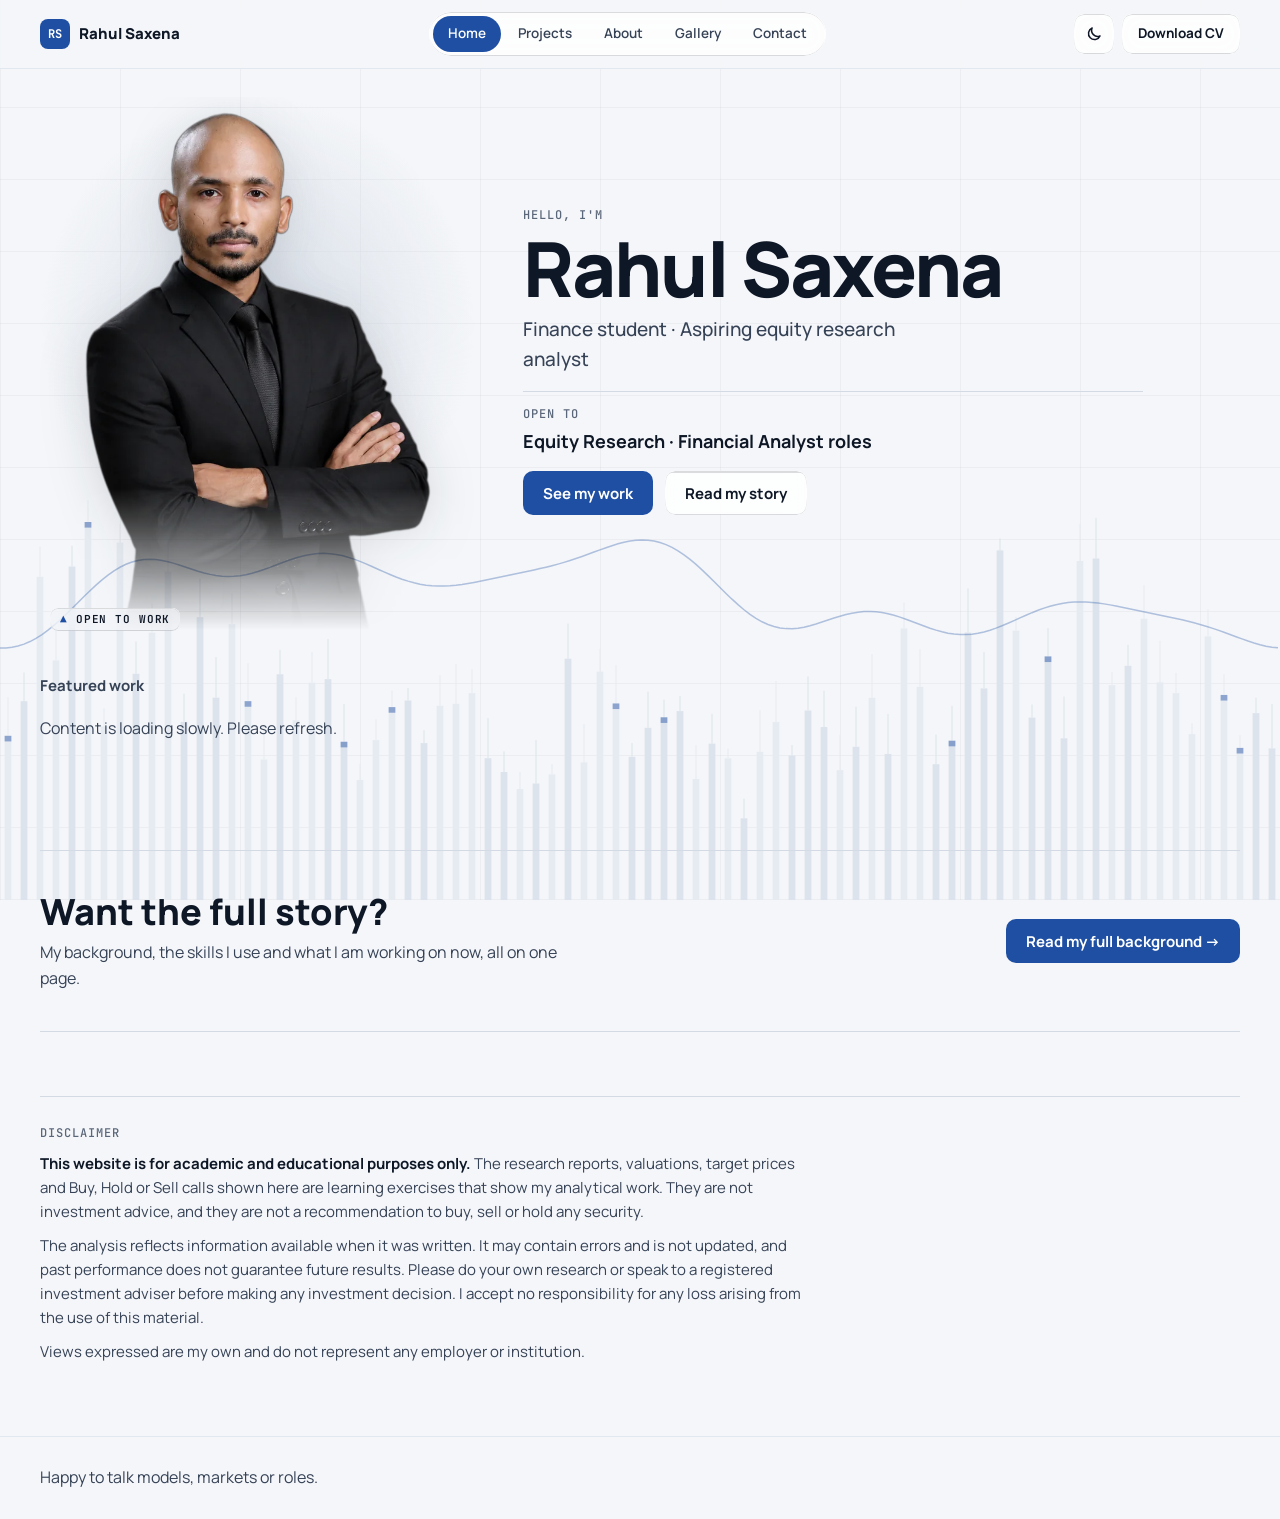
==== index.html @ 5b40fa03 "v1 The first version contains the first version of the portfolio." ====
<!doctype html>
<html lang="en">
<head>
<meta charset="utf-8">
<meta name="viewport" content="width=device-width, initial-scale=1, viewport-fit=cover">
<title>Rahul Saxena · Equity Research Portfolio</title>
<meta name="description" content="Rahul Saxena, finance student aiming for equity research and financial analyst roles. Research calls, models, dashboards and articles.">
<meta property="og:type" content="website">
<meta property="og:title" content="Rahul Saxena · Equity Research Portfolio">
<meta property="og:description" content="Research calls, models, dashboards and articles by Rahul Saxena, finance student.">
<script>/* apply the saved light/dark choice before the page draws */try{var t=localStorage.getItem("theme");if(t==="light"||t==="dark")document.documentElement.setAttribute("data-site-theme",t)}catch(e){}</script>
<link rel="icon" href="data:image/svg+xml,%3Csvg xmlns='http://www.w3.org/2000/svg' viewBox='0 0 32 32'%3E%3Crect width='32' height='32' rx='7' fill='%231E4FA3'/%3E%3Ctext x='16' y='21' font-family='monospace' font-size='13' font-weight='700' text-anchor='middle' fill='%23FFFFFF'%3ERS%3C/text%3E%3C/svg%3E">
<link rel="preconnect" href="https://fonts.googleapis.com">
<link rel="preconnect" href="https://fonts.gstatic.com" crossorigin>
<link rel="stylesheet" href="https://fonts.googleapis.com/css2?family=JetBrains+Mono:wght@400;500;600&family=Manrope:wght@400;500;600;700;800&display=swap">
<link rel="stylesheet" href="css/styles.css">
</head>
<body>
<canvas id="bg-canvas" aria-hidden="true"></canvas>

<main id="main" class="page" tabindex="-1">
  <section class="wrap hero" aria-labelledby="hero-name">
    <div class="identity">
      <div class="id-top">
        <figure class="portrait">
          <svg id="portrait-silhouette" viewBox="0 0 240 300" role="img" aria-label="Photo placeholder">
            <rect width="240" height="300" style="fill:var(--surface)"/>
            <circle cx="120" cy="118" r="46" style="fill:var(--border)"/>
            <path d="M34 300c4-64 40-102 86-102s82 38 86 102z" style="fill:var(--border)"/>
          </svg>
          <figcaption class="badge glass"><span aria-hidden="true">▲</span> OPEN TO WORK</figcaption>
        </figure>
        <div>
          <p class="label">Hello, I'm</p>
          <!-- The name types itself out (same effect as the About greeting); screen readers get it in one go -->
          <h1 id="hero-name" class="name">
            <span id="name-sr" class="sr-only">Rahul Saxena</span>
            <span class="type-box" aria-hidden="true">
              <span id="name-ghost" class="type-ghost">Rahul Saxena</span>
              <span class="type-live"><span id="name-text"></span><span id="name-cursor" class="type-cursor"></span></span>
            </span>
          </h1>
          <p id="tagline" class="tagline">Finance student · Aspiring equity research analyst</p>
        </div>
      </div>
      <div class="panel open-to">
        <p class="label">Open to</p>
        <p id="open-to">Equity Research · Financial Analyst roles</p>
      </div>
      <div class="btn-row">
        <a class="btn btn-gold" href="projects.html">See my work</a>
        <a class="btn btn-glass glass" href="about.html">Read my story</a>
      </div>
      <dl id="hero-stats" class="stats" hidden></dl>
    </div>

    <div class="featured">
      <h2>Featured work</h2>
      <div id="featured-list" class="featured-list"></div>
    </div>
  </section>

  <section id="ticker" class="wrap" aria-label="My research calls" hidden>
    <div class="ticker glass">
      <p class="label">My research calls</p>
      <div class="ticker-view"><div class="ticker-track"></div></div>
      <button class="ticker-toggle" type="button" aria-label="Pause research calls ticker">Pause</button>
    </div>
  </section>

  <section id="latest" class="wrap section" aria-labelledby="latest-title" hidden>
    <div class="section-head">
      <h2 id="latest-title">Latest work</h2>
      <a class="text-link" href="projects.html">All projects →</a>
    </div>
    <div id="latest-list" class="grid-3"></div>
  </section>

  <!-- One section per kind of work (Research, Models, Dashboards, Articles, Other), filled by js/home.js -->
  <div id="by-type"></div>

  <section class="wrap section" aria-labelledby="teaser-title">
    <div class="teaser glass reveal">
      <div>
        <h2 id="teaser-title">Want the full story?</h2>
        <p>My background, the skills I use and what I am working on now, all on one page.</p>
      </div>
      <a class="btn btn-gold" href="about.html">Read my full background →</a>
    </div>
  </section>

  <!-- Disclaimer: the last section before the footer -->
  <section class="wrap section" aria-labelledby="disclaimer-h">
    <div class="panel disclaimer-box">
      <h2 id="disclaimer-h" class="label">Disclaimer</h2>
      <p><strong>This website is for academic and educational purposes only.</strong> The research reports, valuations, target prices and Buy, Hold or Sell calls shown here are learning exercises that show my analytical work. They are not investment advice, and they are not a recommendation to buy, sell or hold any security.</p>
      <p>The analysis reflects information available when it was written. It may contain errors and is not updated, and past performance does not guarantee future results. Please do your own research or speak to a registered investment adviser before making any investment decision. I accept no responsibility for any loss arising from the use of this material.</p>
      <p>Views expressed are my own and do not represent any employer or institution.</p>
    </div>
  </section>
</main>

<script src="js/config.js"></script>
<script src="data/sample-data.js"></script>
<script src="js/sheet.js"></script>
<script src="js/ui.js"></script>
<script src="js/background.js"></script>
<script src="js/home.js"></script>
</body>
</html>
---- css/styles.css ----
/* ==========================================================
   THEME — change colours, fonts and corner radii here.
   Layout: one 1200px column; header, hero (identity | featured work),
   research ticker, latest work, about teaser, footer.
   ========================================================== */
:root {
  /* Dark theme "Ink and Steel" (the default) */
  --page: #0B111C;          /* page background */
  --surface: #121A28;       /* panels and cards */
  --border: #253247;
  --divider: #1A2333;
  --text: #E6EBF2;
  --text-2: #B6C0D0;        /* secondary text */
  --muted: #8D99AD;         /* labels, hints */
  --accent: #7EA8E6;        /* steel blue: buttons, links, highlights */
  --accent-hover: #9DBDEE;
  --on-accent: #0B111C;     /* text on accent buttons */
  /* market calls only */
  --buy: #4FE3A0;
  --hold: #F2C25B;
  --sell: #FF8A8A;
  /* see-through "glass" and hover tints */
  --glass-bg: rgba(255, 255, 255, 0.045);
  --glass-hi: rgba(255, 255, 255, 0.10);
  --glass-ring: rgba(255, 255, 255, 0.30);
  --glass-ring-soft: var(--hover-strong);
  --hover: var(--hover);
  --hover-strong: rgba(255, 255, 255, 0.10);
  /* glow around your cut-out photo */
  --photo-filter: drop-shadow(0 0 1px color-mix(in srgb, var(--accent) 35%, transparent)) drop-shadow(0 0 22px color-mix(in srgb, var(--accent) 12%, transparent));
  /* Home page candlestick background */
  --sc-backdrop: blur(28px) brightness(.55); /* blurred photo behind the slideshow */
  --candle-a: #121B2A;
  --candle-b: #172234;

  --font: 'Manrope', system-ui, -apple-system, 'Segoe UI', Roboto, sans-serif;
  --mono: 'JetBrains Mono', ui-monospace, 'SFMono-Regular', Menlo, Consolas, monospace;

  --r-btn: 10px;
  --r-card: 16px;
  --r-panel: 28px;
  --max: 1200px;
  --header-h: 70px; /* height of the pinned header bar */
  --gutter: 40px;
  color-scheme: dark;
}

/* Light theme "Paper". Used when the visitor picks light with the header button,
   or when their device is set to light and they have not picked. (Same values twice.) */
:root[data-site-theme="light"] {
  --page: #F4F6F9; --surface: #FFFFFF; --border: #D3DAE4; --divider: #E3E8EF;
  --text: #0E1726; --text-2: #364256; --muted: #5A6679;
  --accent: #1E4FA3; --accent-hover: #173F84; --on-accent: #FFFFFF;
  --buy: #0B7A47; --hold: #8A5A00; --sell: #B42318;
  --glass-bg: rgba(255, 255, 255, 0.82); --glass-hi: rgba(255, 255, 255, 0.9);
  --glass-ring: rgba(14, 23, 38, 0.16); --glass-ring-soft: rgba(14, 23, 38, 0.08);
  --hover: rgba(14, 23, 38, 0.05); --hover-strong: rgba(14, 23, 38, 0.07);
  --candle-a: #E6EBF2; --candle-b: #DCE3EC; --sc-backdrop: blur(28px) brightness(1.15) saturate(.85); --photo-filter: drop-shadow(0 10px 24px rgba(14, 23, 38, 0.14));
  color-scheme: light;
}
@media (prefers-color-scheme: light) {
  :root:not([data-site-theme="dark"]) {
    --page: #F4F6F9; --surface: #FFFFFF; --border: #D3DAE4; --divider: #E3E8EF;
    --text: #0E1726; --text-2: #364256; --muted: #5A6679;
    --accent: #1E4FA3; --accent-hover: #173F84; --on-accent: #FFFFFF;
    --buy: #0B7A47; --hold: #8A5A00; --sell: #B42318;
    --glass-bg: rgba(255, 255, 255, 0.82); --glass-hi: rgba(255, 255, 255, 0.9);
    --glass-ring: rgba(14, 23, 38, 0.16); --glass-ring-soft: rgba(14, 23, 38, 0.08);
    --hover: rgba(14, 23, 38, 0.05); --hover-strong: rgba(14, 23, 38, 0.07);
    --candle-a: #E6EBF2; --candle-b: #DCE3EC; --sc-backdrop: blur(28px) brightness(1.15) saturate(.85); --photo-filter: drop-shadow(0 10px 24px rgba(14, 23, 38, 0.14));
    color-scheme: light;
  }
}
@media (max-width: 640px) { :root { --gutter: 16px; } }

/* ---------- reset & base ---------- */
*, *::before, *::after { box-sizing: border-box; }
html { -webkit-text-size-adjust: 100%; }
body {
  margin: 0; background: var(--page); color: var(--text);
  font: 400 16px/1.6 var(--font); overflow-x: hidden;
}
img { max-width: 100%; display: block; }
a { color: inherit; }
h1, h2, h3 { margin: 0; line-height: 1.15; text-wrap: balance; }
p { margin: 0; }
ul { margin: 0; padding: 0; list-style: none; }
[hidden] { display: none !important; }

:focus-visible { outline: 2px solid var(--accent); outline-offset: 3px; border-radius: 6px; }

.skip {
  position: absolute; left: 16px; top: -60px; z-index: 50;
  background: var(--accent); color: var(--on-accent); padding: 10px 16px;
  border-radius: var(--r-btn); font-weight: 700; text-decoration: none;
}
.skip:focus { top: 12px; }

.wrap {
  max-width: calc(var(--max) + 2 * var(--gutter)); margin: 0 auto;
  padding-left: max(var(--gutter), env(safe-area-inset-left, 0px));
  padding-right: max(var(--gutter), env(safe-area-inset-right, 0px));
}
.page { position: relative; z-index: 1; }

.label {
  font: 500 12px/1.4 var(--mono); text-transform: uppercase;
  letter-spacing: 0.08em; color: var(--muted);
}
.placeholder { color: var(--muted); }

/* ---------- liquid glass (nav, buttons, cards only) ---------- */
.glass {
  background: var(--glass-bg);
  backdrop-filter: blur(10px); -webkit-backdrop-filter: blur(10px);
  box-shadow: inset 0 1px 1px var(--glass-hi);
  position: relative; overflow: hidden;
}
.glass::before {
  content: ''; position: absolute; inset: 0; border-radius: inherit; padding: 1.2px; pointer-events: none;
  background: linear-gradient(180deg, var(--glass-ring) 0%, var(--glass-ring-soft) 20%, transparent 40%, transparent 60%, var(--glass-ring-soft) 80%, var(--glass-ring) 100%);
  -webkit-mask: linear-gradient(#fff 0 0) content-box, linear-gradient(#fff 0 0);
  -webkit-mask-composite: xor; mask-composite: exclude;
}
@supports not (backdrop-filter: blur(1px)) { .glass { background: var(--surface); } }

/* ---------- buttons ---------- */
.btn {
  display: inline-flex; align-items: center; justify-content: center; gap: 8px;
  min-height: 44px; padding: 10px 20px; border-radius: var(--r-btn); border: 0;
  font: 700 15px/1 var(--font); text-decoration: none; cursor: pointer;
  transition: background-color .18s ease, color .18s ease, transform .18s ease;
}
/* .btn-gold is the main (accent-coloured) button; the name is kept from the first design */
.btn-gold { background: var(--accent); color: var(--on-accent); }
.btn-gold:hover { background: var(--accent-hover); }
.btn-glass { color: var(--text); }
.btn-glass:hover { background: var(--hover-strong); }
.btn-row { display: flex; flex-wrap: wrap; gap: 12px; }

/* ---------- header ---------- */
/* The header stays pinned at the top while the page scrolls. */
html { scroll-padding-top: var(--header-h); } /* jump links land below the header, not under it */
.site-header {
  position: sticky; top: env(safe-area-inset-top, 0px); z-index: 20; padding-block: 12px;
  background: color-mix(in srgb, var(--page) 88%, transparent);
  -webkit-backdrop-filter: blur(12px); backdrop-filter: blur(12px);
  border-bottom: 1px solid var(--divider);
}
body::before { content: ''; position: fixed; inset: 0 0 auto; height: env(safe-area-inset-top, 0px); z-index: 21; background: var(--page); }
.header-row { display: flex; align-items: center; justify-content: space-between; gap: 16px; }
.brand { display: inline-flex; align-items: center; gap: 9px; text-decoration: none; font-weight: 800; font-size: 15px; min-height: 44px; }
.brand-mark {
  width: 30px; height: 30px; border-radius: 8px; display: grid; place-items: center;
  background: var(--accent); color: var(--on-accent); font: 700 12px/1 var(--mono); letter-spacing: 0.02em;
}
.nav { display: flex; gap: 2px; padding: 4px; border-radius: 999px; }
.nav a {
  min-height: 36px; display: inline-flex; align-items: center; padding: 0 15px;
  border-radius: 999px; text-decoration: none; font-weight: 600; font-size: 13.5px; color: var(--text-2);
  transition: background-color .18s ease, color .18s ease;
}
.nav a:hover { color: var(--text); background: var(--hover); }
.nav a[aria-current="page"] { background: var(--accent); color: var(--on-accent); }
.menu-btn { display: none; color: var(--text); }
/* Smaller text on the header buttons (Download CV, Menu) */
.site-header .btn { min-height: 40px; padding: 8px 16px; font-size: 13.5px; }
.header-actions { display: flex; align-items: center; gap: 8px; }
.theme-btn svg { width: 18px; height: 18px; }
/* On touch screens the header buttons stay at least 44px tall, easy to tap */
@media (pointer: coarse) { .site-header .btn, .theme-btn { min-height: 44px; } .theme-btn { width: 44px; height: 44px; } }
.theme-btn {
  width: 40px; height: 40px; display: inline-grid; place-items: center; border: 0; border-radius: var(--r-btn);
  color: var(--text); cursor: pointer; transition: background-color .18s ease;
}
.theme-btn:hover { background: var(--hover-strong); }
.mobile-menu { margin-top: 12px; border-radius: var(--r-card); padding: 10px; background: color-mix(in srgb, var(--surface) 94%, transparent); }
.mobile-menu a {
  display: flex; align-items: center; min-height: 48px; padding: 0 14px; border-radius: var(--r-btn);
  text-decoration: none; font-weight: 600;
}
.mobile-menu a[aria-current="page"] { color: var(--accent); }
.mobile-menu a:hover { background: var(--hover); }

@media (max-width: 980px) {
  .nav, .header-actions > .cv-btn { display: none; }
  .menu-btn { display: inline-flex; }
}

/* ---------- footer ---------- */
.site-footer { position: relative; z-index: 1; border-top: 1px solid var(--divider); margin-top: 72px; padding-block: 28px; }
.footer-row { display: flex; flex-wrap: wrap; align-items: center; justify-content: space-between; gap: 12px 24px; }
.footer-row p { color: var(--text-2); }
.footer-links { display: flex; flex-wrap: wrap; gap: 4px 18px; }
.footer-links a { color: var(--text-2); text-decoration: none; min-height: 44px; display: inline-flex; align-items: center; }
.footer-links a:hover { color: var(--accent); }

/* ---------- cards ---------- */
.card {
  display: flex; flex-direction: column; gap: 8px; padding: 20px 22px;
  border-radius: var(--r-card); text-decoration: none; color: var(--text);
  transition: transform .18s ease, background-color .18s ease;
}
.card:hover { transform: translateY(-3px); background: var(--hover-strong); }
.card h3 { font-size: 19px; font-weight: 700; }
.card p { color: var(--text-2); font-size: 15px; }
.card-meta { display: flex; justify-content: space-between; gap: 12px; }
/* "Open" / "Read on Substack": a filled pill, the same look as the current tab in the header */
.card .open {
  align-self: flex-start; display: inline-flex; align-items: center; min-height: 36px; padding: 0 15px; margin-top: auto;
  border-radius: 999px; background: var(--accent); color: var(--on-accent); font-weight: 600; font-size: 13.5px; line-height: 1;
  transition: filter .18s ease;
}
.card:hover .open, .card:focus-visible .open { filter: brightness(1.12); }

.call-row { display: flex; flex-wrap: wrap; align-items: center; gap: 6px 14px; font: 600 14px/1.3 var(--mono); font-variant-numeric: tabular-nums; }
.call-row .call { font-weight: 600; }
.buy { color: var(--buy); }
.hold { color: var(--hold); }
.sell { color: var(--sell); }

.panel { background: var(--surface); border: 1px solid var(--border); border-radius: var(--r-card); }
.notice { padding: 18px 20px; color: var(--text-2); }

/* ---------- sections ---------- */
.section { padding-top: 64px; }
.section-head { display: flex; align-items: baseline; justify-content: space-between; gap: 16px; margin-bottom: 20px; }
.section-head h2 { font-size: clamp(24px, 3vw, 30px); font-weight: 800; }
.text-link { color: var(--accent); text-decoration: none; font-weight: 600; min-height: 44px; display: inline-flex; align-items: center; }
.text-link:hover { text-decoration: underline; }
.grid-3 { display: grid; grid-template-columns: repeat(3, minmax(0, 1fr)); gap: 20px; }
@media (max-width: 1000px) { .grid-3 { grid-template-columns: repeat(2, minmax(0, 1fr)); } }
@media (max-width: 640px) { .grid-3 { grid-template-columns: minmax(0, 1fr); } }

/* ---------- stub pages ---------- */
.stub { min-height: 55vh; display: grid; place-items: center; text-align: center; padding-block: 64px; }
.stub h1 { font-size: clamp(30px, 5vw, 44px); font-weight: 800; margin: 10px 0 12px; }
.stub p { color: var(--text-2); margin-bottom: 24px; }

/* ---------- motion ---------- */
@keyframes fade-up { from { opacity: 0; transform: translateY(14px); } to { opacity: 1; transform: none; } }
.reveal.in { animation: fade-up .5s ease both; }

@media (prefers-reduced-motion: reduce) {
  *, *::before, *::after { animation: none !important; transition: none !important; scroll-behavior: auto !important; }
  .card:hover { transform: none; }
}

/* ==========================================================
   HOME PAGE
   ========================================================== */
#bg-canvas { position: fixed; inset: 0; z-index: 0; width: 100%; height: 100%; pointer-events: none; }

.hero {
  display: grid; grid-template-columns: minmax(0, 1.1fr) minmax(0, 1fr);
  gap: 48px; align-items: start; padding-top: 32px; padding-bottom: 36px;
}
.identity { display: grid; gap: 24px; align-content: start; }
.id-top { display: grid; grid-template-columns: auto minmax(0, 1fr); gap: 28px; align-items: end; }

.portrait {
  position: relative; margin: 0; width: clamp(140px, 20vw, 240px); max-width: 100%;
  aspect-ratio: 4 / 5; border-radius: 22px; overflow: hidden;
  background: var(--surface); border: 1px solid var(--border);
}
.portrait img, .portrait svg { width: 100%; height: 100%; object-fit: cover; }
.portrait .badge {
  position: absolute; left: 10px; bottom: 10px; padding: 6px 10px; border-radius: 8px;
  font: 600 11px/1 var(--mono); letter-spacing: 0.08em; color: var(--text);
  background: color-mix(in srgb, var(--page) 60%, transparent);
}
.portrait .badge span { color: var(--accent); }

.name { font-size: clamp(40px, 6vw, 76px); font-weight: 800; letter-spacing: -0.025em; line-height: 0.98; margin: 8px 0 14px; }
.tagline { font-size: clamp(16px, 1.6vw, 19px); color: var(--text-2); font-weight: 500; max-width: 34ch; }

.open-to { padding: 16px 20px; display: grid; gap: 4px; }
.open-to p:last-child { font-size: 18px; font-weight: 700; }

.featured { display: grid; gap: 14px; }
.featured h2 { font-size: 15px; font-weight: 700; color: var(--text-2); }
.featured-list { display: grid; gap: 14px; }
.featured-list .card { padding: 22px 24px; }
.featured-list .card h3 { font-size: 21px; }

/* Research-calls ticker */
.ticker {
  display: grid; grid-template-columns: auto minmax(0, 1fr) auto;
  grid-template-areas: "label view btn";
  align-items: center; gap: 8px 20px; padding: 10px 12px 10px 20px; border-radius: var(--r-card);
}
.ticker > .label { grid-area: label; color: var(--accent); }
.ticker-view {
  grid-area: view; overflow: hidden; display: flex;
  -webkit-mask-image: linear-gradient(90deg, transparent, #000 4%, #000 96%, transparent);
  mask-image: linear-gradient(90deg, transparent, #000 4%, #000 96%, transparent);
}
.ticker-toggle {
  grid-area: btn; min-width: 44px; min-height: 44px; border-radius: var(--r-btn);
  border: 1px solid var(--border); background: transparent; color: var(--text);
  font: 600 12px/1 var(--mono); text-transform: uppercase; letter-spacing: 0.06em; padding: 0 12px; cursor: pointer;
}
.ticker-toggle:hover { background: var(--hover); }
.ticker-track { display: flex; width: max-content; animation: ticker var(--dur, 40s) linear infinite; }
.ticker-track ul { display: flex; gap: 36px; padding-right: 36px; }
.ticker-track a {
  display: inline-flex; align-items: center; gap: 10px; min-height: 44px; white-space: nowrap;
  text-decoration: none; font: 500 14px/1 var(--mono); font-variant-numeric: tabular-nums;
}
.ticker-track .co { text-transform: uppercase; font-weight: 600; color: var(--text); }
.ticker-track .tp { color: var(--text-2); }
.ticker-view:hover .ticker-track, .ticker-view:focus-within .ticker-track,
.ticker.paused .ticker-track { animation-play-state: paused; }
@keyframes ticker { to { transform: translateX(-50%); } }

@media (prefers-reduced-motion: reduce) {
  .ticker-view { overflow-x: auto; }
  .ticker-track ul[aria-hidden], .ticker-toggle { display: none; }
}

/* Latest work dates and teaser */
.teaser { border-radius: var(--r-panel); padding: clamp(28px, 5vw, 48px); display: grid; grid-template-columns: minmax(0, 1fr) auto; gap: 20px 32px; align-items: center; }
.teaser h2 { font-size: clamp(26px, 3.4vw, 36px); font-weight: 800; margin-bottom: 8px; }
.teaser p { color: var(--text-2); max-width: 52ch; }

@media (max-width: 900px) {
  .hero { grid-template-columns: minmax(0, 1fr); gap: 40px; }
  .ticker { grid-template-columns: minmax(0, 1fr) auto; grid-template-areas: "label btn" "view view"; }
  .teaser { grid-template-columns: minmax(0, 1fr); }
}
@media (max-width: 480px) {
  .id-top { gap: 18px; }
  .btn-row .btn { flex: 1 1 auto; }
}

/* ==========================================================
   PROJECTS AND DETAIL PAGES
   ========================================================== */
.sr-only {
  position: absolute; width: 1px; height: 1px; padding: 0; margin: -1px;
  overflow: hidden; clip: rect(0, 0, 0, 0); white-space: nowrap; border: 0;
}
.card h3, .detail-head h1 { overflow-wrap: anywhere; }
.grid-3 > .notice { grid-column: 1 / -1; }
.feat-tag { color: var(--accent); margin-right: 10px; }

/* Page header */
.page-head { padding-top: 40px; padding-bottom: 28px; display: grid; gap: 12px; }
.page-head h1 { font-size: clamp(32px, 5vw, 52px); font-weight: 800; letter-spacing: -0.02em; max-width: 18ch; }
.lede { color: var(--text-2); font-size: 17px; max-width: 60ch; }

/* Controls: chips, search, sort */
.controls { display: flex; flex-wrap: wrap; align-items: center; gap: 12px 16px; }
.chips { display: flex; flex-wrap: wrap; gap: 8px; flex: 1 1 100%; }
.chip {
  min-height: 44px; padding: 0 16px; border: 0; border-radius: 999px; cursor: pointer;
  color: var(--text); font: 600 15px/1 var(--font); display: inline-flex; align-items: center; gap: 8px;
  transition: background-color .18s ease;
}
.chip:hover { background: var(--hover-strong); }
.chip[aria-pressed="true"] { background: var(--accent); color: var(--on-accent); }
.chip-count { font: 500 13px/1 var(--mono); opacity: 0.85; }

.search { position: relative; flex: 1 1 280px; }
.search input, .sort select {
  width: 100%; min-height: 44px; border: 1px solid var(--border); border-radius: var(--r-btn);
  background: var(--surface); color: var(--text); font: 500 15px/1.2 var(--font);
}
.search input { padding: 0 44px 0 14px; }
.search input::placeholder { color: var(--muted); }
.search input::-webkit-search-cancel-button { display: none; }
.search-clear {
  position: absolute; right: 0; top: 0; width: 44px; height: 44px; border: 0; background: transparent;
  color: var(--text-2); font-size: 22px; line-height: 1; cursor: pointer; border-radius: var(--r-btn);
}
.search-clear:hover { color: var(--text); }
.sort { flex: 0 0 auto; }
.sort select { padding: 0 12px; min-width: 170px; }

.result-line { margin: 18px 0 14px; }
.empty-state { display: grid; gap: 16px; justify-items: start; }
.more-row { display: flex; justify-content: center; margin-top: 28px; }
.more-row:has(> [hidden]) { margin-top: 0; }
.disclaimer { margin-top: 28px; }

/* Detail page */
.back-link { margin-top: 24px; }
.detail-head { display: grid; gap: 14px; padding-block: 20px 32px; max-width: 860px; }
.detail-head .card-meta { justify-content: flex-start; gap: 18px; }
.detail-head h1 { font-size: clamp(30px, 4.6vw, 48px); font-weight: 800; letter-spacing: -0.02em; }
.standout { font-size: clamp(18px, 2vw, 22px); color: var(--text-2); font-weight: 500; max-width: 60ch; }
.detail-head .btn-row { margin-top: 6px; }

.detail-body { display: grid; grid-template-columns: minmax(0, 1fr) 340px; gap: 40px; align-items: start; }
.facts { grid-column: 2; grid-row: 1; padding: 22px; display: grid; gap: 18px; }
.detail-main { grid-column: 1; grid-row: 1; display: grid; gap: 32px; min-width: 0; }
.facts dl { margin: 0; display: grid; gap: 14px; }
.fact { display: grid; gap: 4px; }
.fact dt { font: 500 12px/1.4 var(--mono); text-transform: uppercase; letter-spacing: 0.08em; color: var(--muted); }
.fact dd { margin: 0; font-weight: 600; overflow-wrap: anywhere; }
.call-block { border-top: 1px solid var(--divider); padding-top: 18px; grid-template-columns: 1fr 1fr; font-variant-numeric: tabular-nums; }
.call-block dd { font-family: var(--mono); }
.call-note { font-size: 11px; }

.prose { max-width: 70ch; display: grid; gap: 12px; }
.prose h2 { font-size: 22px; font-weight: 700; }
.prose p { color: var(--text-2); }
.detail-image { margin: 0; }
.detail-image img { width: 100%; height: auto; border-radius: var(--r-card); border: 1px solid var(--border); }

.tags { display: flex; flex-wrap: wrap; gap: 8px; }
.tag {
  font: 500 12px/1 var(--mono); padding: 7px 10px; border-radius: 8px;
  border: 1px solid var(--border); color: var(--text-2);
}
.not-found { padding: clamp(28px, 5vw, 48px); display: grid; gap: 14px; justify-items: start; margin-top: 20px; }
.not-found h1 { font-size: clamp(26px, 4vw, 36px); font-weight: 800; }
.not-found p { color: var(--text-2); }

@media (max-width: 900px) {
  .detail-body { grid-template-columns: minmax(0, 1fr); }
  .facts, .detail-main { grid-column: 1; grid-row: auto; }
}
@media (max-width: 640px) {
  .sort { flex: 1 1 100%; }
}

/* ==========================================================
   ABOUT PAGE
   ========================================================== */
/* Hero: intro on the left, face stage on the right */
.about-hero {
  display: grid; grid-template-columns: minmax(0, 1fr) minmax(0, 480px);
  gap: 48px; align-items: center; min-height: 620px; padding-block: 32px 48px;
}
.about-intro { display: grid; gap: 22px; align-content: center; }
.greeting { font-size: clamp(34px, 5vw, 60px); font-weight: 800; letter-spacing: -0.02em; line-height: 1.08; }
.type-box { display: grid; }
.type-ghost, .type-live { grid-area: 1 / 1; }
.type-ghost { visibility: hidden; } /* reserves the final height, so nothing jumps while typing */
.type-cursor {
  display: inline-block; width: 0.08em; height: 0.9em; margin-left: 0.06em; vertical-align: -0.08em;
  background: var(--accent); animation: blink 1s steps(1) infinite;
}
@keyframes blink { 50% { opacity: 0; } }

.pills { display: flex; flex-wrap: wrap; align-items: center; gap: 10px; animation: pill-in .4s ease .4s both; }
@keyframes pill-in { from { opacity: 0; transform: translateY(8px); } to { opacity: 1; transform: none; } }
.pill {
  min-height: 44px; display: inline-flex; align-items: center; gap: 8px; padding: 0 18px;
  border-radius: 999px; text-decoration: none; color: var(--text); font: 600 15px/1 var(--font);
  transition: background-color .18s ease;
}
.pill:hover { background: var(--hover-strong); }
.pill-outline { background: transparent; border: 1.5px solid var(--accent); color: var(--text); cursor: pointer; }
.pill-outline:hover { background: color-mix(in srgb, var(--accent) 12%, transparent); }
.pill-outline svg { color: var(--accent); flex: none; }
.pill-outline > span { overflow-wrap: anywhere; }
.copy-status { color: var(--accent); min-width: 1px; }

.face-stage { display: grid; gap: 10px; justify-items: center; width: 100%; }
.face-frame {
  position: relative; width: 100%; max-width: 480px; aspect-ratio: 6 / 7; border-radius: var(--r-panel);
  overflow: hidden; background: var(--surface); border: 1px solid var(--border);
}
.face-frame img, .face-frame svg { width: 100%; height: 100%; object-fit: cover; display: block; }
.face-caption { position: absolute; left: 0; right: 0; bottom: 18px; text-align: center; }
.face-scrub { width: 70%; height: 3px; border-radius: 3px; background: var(--border); position: relative; }
.face-scrub-dot { position: absolute; top: -4px; left: 50%; width: 11px; height: 11px; margin-left: -5px; border-radius: 50%; background: var(--accent); }

/* Sections: mono label on the left, content on the right */
.about-section {
  display: grid; grid-template-columns: 200px minmax(0, 1fr); gap: 16px 40px;
  padding-top: 48px; margin-top: 48px; border-top: 1px solid var(--divider);
  scroll-margin-top: 16px;
}
.about-section:focus { outline: none; }
.about-section > h2.label { padding-top: 6px; }
.about-body { min-width: 0; margin: 0; }
.positioning { font-size: clamp(22px, 2.6vw, 30px); font-weight: 700; line-height: 1.3; max-width: 34ch; margin-bottom: 18px; }
.story-facts { display: flex; flex-wrap: wrap; gap: 14px 36px; margin: 24px 0 0; }

/* Experience and Education: vertical timelines (a line with a dot for each entry) */
.timeline { list-style: none; margin: 0; padding: 0; position: relative; display: grid; gap: 30px; }
.timeline::before {
  content: ''; position: absolute; left: 7px; top: 8px; bottom: 8px; width: 2px; border-radius: 2px; background: var(--border);
}
.tl-item { position: relative; padding-left: 38px; display: grid; gap: 6px; }
.tl-item::before {
  content: ''; position: absolute; left: 0; top: 3px; width: 16px; height: 16px; border-radius: 50%;
  background: var(--page); border: 3px solid var(--accent);
}
.tl-when { display: flex; flex-wrap: wrap; align-items: center; gap: 6px 12px; }
.tl-item h3 { font-size: 19px; font-weight: 700; overflow-wrap: anywhere; }
.tl-place, .cert-meta { color: var(--text-2); font-size: 15px; }
.tl-points { list-style: disc; padding-left: 18px; color: var(--text-2); font-size: 15px; display: grid; gap: 4px; margin: 4px 0 0; }
.tl-item .text-link { justify-self: start; }
.tl-item .prose { margin-top: 2px; }

/* Skills */
.skill-groups { display: grid; gap: 22px; }
.skill-group { display: grid; gap: 10px; }
.skill-tags { display: flex; flex-wrap: wrap; gap: 8px; }
.skill {
  display: inline-flex; align-items: center; gap: 8px; padding: 8px 14px; border-radius: 999px;
  border: 1px solid var(--border); background: var(--surface); font-size: 15px; font-weight: 600;
}
.learning { font: 500 11px/1 var(--mono); text-transform: uppercase; letter-spacing: 0.06em; color: var(--accent); }

/* Certificates: a list, one row per certificate (small picture, details, Verify) */
.cert-list { list-style: none; margin: 0; padding: 0; display: grid; gap: 12px; }
.cert-row { display: grid; grid-template-columns: 120px minmax(0, 1fr) auto; align-items: center; gap: 18px; padding: 12px 18px 12px 12px; }
.cert-thumb {
  display: grid; place-items: center; aspect-ratio: 10 / 7; width: 100%; padding: 0; border: 1px solid var(--border);
  border-radius: 8px; overflow: hidden; background: var(--divider); cursor: zoom-in;
}
.cert-thumb img { width: 100%; height: 100%; object-fit: cover; }
.cert-blank { cursor: default; }
.cert-blank .label { font-size: 10px; }
.cert-text { display: grid; gap: 2px; min-width: 0; }
.cert-text h3 { font-size: 16px; font-weight: 700; overflow-wrap: anywhere; }
.cert-summary { color: var(--muted); font-size: 14px; }
.cert-verify { white-space: nowrap; }

/* Testimonials: quotes glide from left to right without end; pause on hover, focus or the Pause button */
.quotes { display: grid; gap: 10px; min-width: 0; }
.quote-head { display: flex; justify-content: flex-end; }
.quote-view {
  overflow: hidden;
  -webkit-mask-image: linear-gradient(90deg, transparent, #000 5%, #000 95%, transparent);
          mask-image: linear-gradient(90deg, transparent, #000 5%, #000 95%, transparent);
}
.quote-track { display: flex; width: max-content; animation: quotes-glide var(--quote-dur, 40s) linear infinite; }
.quote-set { display: flex; gap: 16px; padding-right: 16px; }
.quote-view:hover .quote-track, .quote-view:focus-within .quote-track, .quotes.paused .quote-track { animation-play-state: paused; }
@keyframes quotes-glide { from { transform: translateX(-50%); } to { transform: translateX(0); } }
.quote { margin: 0; padding: 22px 24px; display: grid; gap: 14px; align-content: space-between; width: min(380px, 78vw); flex: none; }
.quote blockquote { margin: 0; font-size: 17px; line-height: 1.6; }
.quote figcaption { display: grid; gap: 2px; font-size: 14px; color: var(--text-2); }
.quote figcaption strong { color: var(--text); }
.quote figcaption a { color: var(--accent); }
@media (prefers-reduced-motion: reduce) {
  .quote-view { overflow-x: auto; }               /* still: scroll them by hand */
  .quote-set[aria-hidden], .quote-head { display: none; }
}

/* More about me + FAQ */
.more-blocks { display: grid; grid-template-columns: repeat(auto-fit, minmax(220px, 1fr)); gap: 22px; margin-bottom: 28px; }
.more-block { display: grid; gap: 8px; align-content: start; }
.more-block p { color: var(--text-2); }
.faq { display: grid; border-top: 1px solid var(--divider); }
.faq-item { border-bottom: 1px solid var(--divider); }
.faq-item h3 { margin: 0; }
.faq-q {
  width: 100%; min-height: 56px; display: flex; align-items: center; justify-content: space-between; gap: 16px;
  padding: 12px 4px; border: 0; background: transparent; color: var(--text); text-align: left;
  font: 700 17px/1.4 var(--font); cursor: pointer;
}
.faq-icon { font: 500 20px/1 var(--mono); color: var(--accent); transition: transform .18s ease; }
.faq-q[aria-expanded="true"] .faq-icon { transform: rotate(45deg); }
.faq-a { padding: 0 4px 16px; color: var(--text-2); max-width: 70ch; }

/* Lightbox */
.lightbox {
  position: fixed; inset: 0; z-index: 100; display: grid; place-items: center;
  padding: max(16px, env(safe-area-inset-top, 0px)) max(16px, env(safe-area-inset-right, 0px)) max(16px, env(safe-area-inset-bottom, 0px)) max(16px, env(safe-area-inset-left, 0px));
  background: color-mix(in srgb, var(--page) 90%, transparent);
}
.lb-inner { width: min(900px, 100%); max-height: 100%; overflow: auto; padding: 16px; display: grid; gap: 14px; }
.lb-head { display: flex; align-items: center; justify-content: space-between; gap: 16px; }
.lb-head h2 { font-size: 18px; font-weight: 700; overflow-wrap: anywhere; }
#lb-img { width: 100%; height: auto; border-radius: 10px; }

@media (max-width: 900px) {
  .about-hero { grid-template-columns: minmax(0, 1fr); min-height: 0; gap: 36px; }
  .face-frame { max-width: 400px; }
  .about-section { grid-template-columns: minmax(0, 1fr); }
}
@media (max-width: 560px) {
  .cert-row { grid-template-columns: 84px minmax(0, 1fr); }
  .cert-verify { grid-column: 2; justify-self: start; }
}

/* ==========================================================
   FACE (head-turn on the About page)
   ========================================================== */
.face-frame { touch-action: pan-y; } /* horizontal finger drags turn the head; vertical ones still scroll */
.face-layer { position: absolute; inset: 0; opacity: 0; transition: opacity .25s ease; background: var(--surface); }
.face-layer.ready { opacity: 1; }
.face-layer img, .face-layer video, .face-layer svg { position: absolute; inset: 0; width: 100%; height: 100%; object-fit: cover; }
.face-layer .face-caption { z-index: 1; }

/* The scrub bar is a 44px-tall keyboard slider with a thin line through the middle. */
.face-scrub { height: 44px; background: none; border-radius: 10px; cursor: default; }
.face-scrub::before {
  content: ''; position: absolute; left: 0; right: 0; top: 50%; height: 3px; margin-top: -1.5px;
  border-radius: 3px; background: var(--border);
}
.face-scrub .face-scrub-dot { top: 50%; margin-top: -5.5px; }
.face-scrub:focus-visible { outline: 2px solid var(--accent); outline-offset: 2px; }
.face-hint { margin-top: -4px; }

/* ==========================================================
   CONTACT PAGE (and 404)
   ========================================================== */
.contact-grid { display: grid; grid-template-columns: minmax(0, 380px) minmax(0, 1fr); gap: 24px; align-items: start; }
.contact-details { padding: 24px; display: grid; gap: 20px; }
.details-list { margin: 0; display: grid; gap: 16px; }
.email-line { display: inline-flex; flex-wrap: wrap; align-items: center; gap: 4px 6px; }
.email-line .text-link { overflow-wrap: anywhere; min-height: 44px; }
.copy-btn {
  width: 44px; height: 44px; display: inline-grid; place-items: center; border-radius: var(--r-btn);
  border: 1px solid var(--border); background: transparent; color: var(--accent); cursor: pointer;
}
.copy-btn:hover { background: var(--hover); }
.detail-links { display: flex; flex-wrap: wrap; gap: 8px; }
.detail-links:empty { display: none; }

.contact-form-panel { padding: clamp(20px, 3vw, 32px); }
#contact-form { display: grid; gap: 18px; }
.field { display: grid; gap: 6px; }
.field label { font-weight: 700; }
.field input, .field textarea {
  width: 100%; min-height: 44px; padding: 10px 14px; border: 1px solid var(--border); border-radius: var(--r-btn);
  background: var(--page); color: var(--text); font: 500 16px/1.5 var(--font);
}
.field textarea { resize: vertical; min-height: 140px; }
.field input[aria-invalid="true"], .field textarea[aria-invalid="true"] { border-color: var(--sell); }
.field-count { justify-self: end; }
/* Error text uses the Sell red (passes 4.5:1 on the panel) plus a "!" icon and words, never colour alone. */
.field-error, .form-summary, .form-notice.is-error { color: var(--sell); font-weight: 600; font-size: 15px; }
.field-error::before, .form-summary::before {
  content: '!'; display: inline-grid; place-items: center; width: 18px; height: 18px; margin-right: 8px;
  border: 1.5px solid currentColor; border-radius: 50%; font: 700 12px/1 var(--mono); vertical-align: 1px;
}
.form-summary { padding: 12px 14px; border: 1px solid var(--sell); border-radius: var(--r-btn); }
.form-notice { display: grid; gap: 10px; color: var(--text-2); }
.form-notice:empty { display: none; }
.form-notice.is-error a { color: var(--text); }
.privacy-note { color: var(--muted); font-size: 14px; }
.hp { position: absolute; left: -9999px; width: 1px; height: 1px; overflow: hidden; }
#send-btn { justify-self: start; }
#send-btn:disabled { opacity: 0.7; cursor: progress; }
.form-success { display: grid; gap: 12px; justify-items: start; }
.form-success:focus { outline: none; }
.form-success h2 { font-size: 26px; font-weight: 800; }
.form-success p { color: var(--text-2); }

@media (max-width: 860px) {
  .contact-grid { grid-template-columns: minmax(0, 1fr); }
}
.stub-actions { justify-content: center; }

/* ==========================================================
   ABOUT PORTRAIT (seamless, no box)
   The portrait stands directly on the page: no border or panel,
   a soft navy glow behind, and the bottom fading into the page.
   ========================================================== */
.about-intro { position: relative; z-index: 1; }             /* text always sits on top and stays clickable */
.face-frame {
  max-width: 470px; aspect-ratio: 622 / 900; border: 0; border-radius: 0; background: none; overflow: visible;
  /* other media (avatar, video, placeholder) fade out softly at the edges instead of showing a box */
  -webkit-mask-image: radial-gradient(ellipse 50% 50% at 50% 46%, #000 72%, transparent 100%);
          mask-image: radial-gradient(ellipse 50% 50% at 50% 46%, #000 72%, transparent 100%);
}
.face-frame.has-cutout { -webkit-mask-image: none; mask-image: none; }
.face-frame.has-cutout > :not(.face-layer) { visibility: hidden; } /* the cut-out replaces the placeholder */

/* Glow behind the cut-out; it drifts the opposite way to the photo, which reads as depth. */
.face-frame.has-cutout::before {
  content: ''; position: absolute; inset: 0; pointer-events: none;
  background:
    radial-gradient(closest-side at 50% 34%, color-mix(in srgb, var(--accent) 10%, transparent), transparent 100%),
    radial-gradient(closest-side at 50% 42%, color-mix(in srgb, var(--border) 90%, transparent), transparent 100%);
  transform: translateX(calc(var(--tx, 0px) * -0.8));
  transition: opacity .25s ease;
}
.face-layer.is-cutout { background: none; perspective: 900px; }
.face-layer .face-photo {
  object-fit: contain; object-position: 50% 100%;
  transform: translateX(var(--tx, 0px)) rotateY(var(--ry, 0deg)) rotateX(var(--rx, 0deg));
  transform-origin: 50% 60%;
  filter: var(--photo-filter); /* glow in dark mode, soft shadow in light mode */
  -webkit-mask-image: linear-gradient(to bottom, #000 70%, transparent 98%);       /* bottom edge fades into the page */
          mask-image: linear-gradient(to bottom, #000 70%, transparent 98%);
}

@media (max-width: 900px) {
  .face-frame { max-width: 420px; }
}

/* About layout: photo column on the left stays in place (sticky) while the content column scrolls.
   Phones: greeting first, then the photo, then the sections, in one column. */
.about-content .wrap { max-width: none; padding-left: 0; padding-right: 0; } /* the layout already has the side gutter */
.about-content .about-hero { grid-template-columns: minmax(0, 1fr); }
@media (min-width: 901px) {
  .about-layout { display: grid; grid-template-columns: minmax(0, 400px) minmax(0, 1fr); gap: 56px; align-items: start; }
  .about-photo { position: sticky; top: calc(var(--header-h) + 24px); }
  /* never taller than the window, so the whole photo stays visible while scrolling */
  .about-photo .face-frame { max-width: min(400px, calc((100vh - var(--header-h) - 48px) * 622 / 900)); margin-inline: auto; }
  .about-content .about-section { grid-template-columns: 150px minmax(0, 1fr); gap: 16px 32px; }
}
@media (max-width: 900px) {
  .about-layout { display: flex; flex-direction: column; }
  .about-content { display: contents; }
  .about-content > * { order: 2; }
  .about-content > .about-hero { order: 0; padding-bottom: 0; }
  .about-photo { order: 1; margin-top: 24px; }
}

/* Home: the cut-out photo without a box, same look as the About page. */
.portrait.is-cutout { border: 0; border-radius: 0; overflow: visible; background: radial-gradient(closest-side at 50% 42%, color-mix(in srgb, var(--border) 90%, transparent), transparent 100%); }
.portrait .portrait-cutout {
  object-fit: contain; object-position: 50% 100%;
  filter: var(--photo-filter); /* glow in dark mode, soft shadow in light mode */
  -webkit-mask-image: linear-gradient(to bottom, #000 72%, transparent 98%);
          mask-image: linear-gradient(to bottom, #000 72%, transparent 98%);
}
.type-count { margin-left: 6px; vertical-align: middle; }

/* ==========================================================
   HOME HERO: horizontal intro band, featured work in a row below
   ========================================================== */
.hero { grid-template-columns: minmax(0, 1fr); gap: 36px; padding-top: 28px; }
/* intro: a larger photo on the left; name (one line), tagline, "Open to" and the buttons stacked beside it */
.identity {
  grid-template-columns: auto minmax(0, 1fr);
  /* empty rows above and below keep the name, "Open to" and buttons together, centred beside the photo */
  grid-template-areas: "photo ." "photo text" "photo open" "photo btns" "photo stats" "photo .";
  grid-template-rows: 1fr auto auto auto auto 1fr;
  gap: 16px 48px;
}
.identity .id-top { display: contents; } /* lets the photo and the name block sit directly in this grid */
.identity .portrait { grid-area: photo; width: clamp(200px, 34vw, 440px); align-self: center; }
.identity .id-top > div { grid-area: text; align-self: end; }
.identity .open-to { grid-area: open; max-width: 620px; }
.identity .btn-row { grid-area: btns; align-self: start; }
.identity .stats { grid-area: stats; }
.identity .name { font-size: clamp(44px, 6vw, 76px); white-space: nowrap; margin-bottom: 8px; }
/* featured work: three compact cards side by side */
.featured-list { grid-template-columns: repeat(3, minmax(0, 1fr)); }
.featured-list .card { padding: 16px 18px; gap: 6px; }
.featured-list .card h3 { font-size: 17px; }
.featured-list .card p:not(.call-row) {
  font-size: 14px; display: -webkit-box; -webkit-line-clamp: 2; -webkit-box-orient: vertical; overflow: hidden;
}
@media (max-width: 900px) {
  .featured-list { grid-template-columns: repeat(2, minmax(0, 1fr)); }
}
@media (max-width: 640px) {
  .featured-list { grid-template-columns: minmax(0, 1fr); }
  /* phones: photo beside the name, then "Open to" and the buttons full width below */
  .identity { grid-template-areas: "photo text" "open open" "btns btns" "stats stats"; grid-template-rows: auto; gap: 16px 18px; }
  .identity .portrait { width: 150px; }
  .identity .name { white-space: normal; font-size: clamp(34px, 9vw, 44px); }
}

/* Home: full disclaimer just above the footer */
.disclaimer-box { padding: clamp(20px, 3vw, 28px); display: grid; gap: 10px; }
.disclaimer-box p { color: var(--text-2); font-size: 15px; max-width: 85ch; }
.disclaimer-box strong { color: var(--text); }

/* ==========================================================
   GALLERY PAGE
   ========================================================== */
#gallery-chips { margin-bottom: 8px; }
#gallery { display: grid; gap: 48px; margin-top: 20px; }
.g-event { display: grid; gap: 16px; }
.g-event-head { display: flex; flex-wrap: wrap; align-items: baseline; justify-content: space-between; gap: 6px 16px;
  padding-bottom: 10px; border-bottom: 1px solid var(--divider); }
.g-event-head h2 { font-size: clamp(22px, 2.6vw, 28px); font-weight: 800; }
.g-grid { display: grid; grid-template-columns: repeat(auto-fill, minmax(230px, 1fr)); gap: 16px; }
.g-tile {
  display: grid; gap: 8px; padding: 0; border: 0; background: none; color: var(--text); text-align: left;
  font: inherit; text-decoration: none; cursor: pointer; border-radius: var(--r-card);
}
.g-thumb {
  position: relative; display: grid; place-items: center; aspect-ratio: 4 / 3; overflow: hidden;
  border-radius: var(--r-card); border: 1px solid var(--border); background: var(--surface);
}
.g-thumb img, .g-thumb video { width: 100%; height: 100%; object-fit: cover; transition: transform .25s ease; }
.g-tile:hover .g-thumb img, .g-tile:hover .g-thumb video { transform: scale(1.04); }
.g-badge {
  position: absolute; left: 12px; bottom: 12px; width: 40px; height: 40px; display: grid; place-items: center;
  border-radius: 50%; background: var(--accent); color: var(--on-accent); font-size: 14px; padding-left: 2px;
}
.g-title { font-weight: 600; font-size: 15px; color: var(--text-2); overflow-wrap: anywhere; }
.g-tile:hover .g-title { color: var(--text); }
.g-media { display: grid; place-items: center; background: var(--divider); border-radius: 10px; overflow: hidden; }
.g-media img, .g-media video { max-width: 100%; max-height: 70vh; width: auto; height: auto; display: block; }
.g-caption { color: var(--text-2); font-size: 15px; }
.g-nav { display: flex; align-items: center; justify-content: space-between; gap: 12px; }
@media (max-width: 560px) {
  .g-grid { grid-template-columns: repeat(2, minmax(0, 1fr)); gap: 10px; }
  .g-badge { width: 32px; height: 32px; font-size: 12px; left: 8px; bottom: 8px; }
}
@media (prefers-reduced-motion: reduce) {
  .g-tile:hover .g-thumb img, .g-tile:hover .g-thumb video { transform: none; }
}

/* Gallery: big photo slideshow at the top */
:root { --scrim: rgba(5, 9, 16, 0.72); --scrim-solid: #05090F; --on-scrim: #F4F6F9; } /* dark shade over photos; same in both themes */
.showcase { margin-bottom: 36px; margin-top: -8px; }
.sc-stage {
  position: relative; overflow: hidden; border-radius: var(--r-panel); border: 1px solid var(--border);
  background: var(--scrim-solid); aspect-ratio: 16 / 9; max-height: calc(100vh - var(--header-h) - 230px); min-height: 300px; width: 100%;
}
.sc-slides, .sc-slide { position: absolute; inset: 0; margin: 0; }
.sc-bg { position: absolute; inset: -80px; width: calc(100% + 160px); height: calc(100% + 160px); object-fit: cover; filter: var(--sc-backdrop); }
.sc-open { position: absolute; inset: 0; padding: 0; border: 0; background: none; cursor: zoom-in; display: grid; place-items: center; }
.sc-open:focus-visible { outline: 3px solid var(--accent); outline-offset: -3px; }
.sc-img { max-width: 100%; max-height: 100%; width: auto; height: auto; object-fit: contain; position: relative; }
.sc-slide figcaption {
  position: absolute; left: 0; right: 0; bottom: 0; padding: 48px 28px 22px; display: grid; gap: 2px; pointer-events: none;
  background: linear-gradient(to top, var(--scrim), transparent); color: var(--on-scrim);
}
.sc-slide figcaption strong { font-size: clamp(17px, 2vw, 22px); }
.sc-slide figcaption span { font: 500 12px/1.4 var(--mono); text-transform: uppercase; letter-spacing: .08em; opacity: .9; }
.sc-arrow {
  position: absolute; top: 50%; transform: translateY(-50%); z-index: 2; width: 52px; height: 52px;
  display: grid; place-items: center; border-radius: 50%; border: 1px solid rgba(255, 255, 255, .25);
  background: var(--scrim); color: var(--on-scrim); cursor: pointer; transition: background-color .18s ease;
}
.sc-arrow:hover { background: var(--accent); color: var(--on-accent); }
.sc-arrow:focus-visible { outline: 3px solid var(--accent); outline-offset: 2px; }
.sc-prev { left: 16px; }
.sc-next { right: 16px; }
.sc-bar { position: absolute; top: 14px; right: 14px; z-index: 2; display: flex; align-items: center; gap: 8px; }
.sc-count, .sc-pause {
  font: 600 12px/1 var(--mono); letter-spacing: .06em; text-transform: uppercase; color: var(--on-scrim);
  background: var(--scrim); border-radius: 999px; padding: 8px 12px;
}
.sc-count:empty { display: none; }
.sc-pause { border: 1px solid rgba(255, 255, 255, .25); min-height: 36px; cursor: pointer; }
.sc-pause:hover { background: var(--accent); color: var(--on-accent); }
@media (max-width: 640px) {
  .sc-stage { aspect-ratio: 4 / 3; border-radius: var(--r-card); }
  .sc-arrow { width: 44px; height: 44px; }
  .sc-prev { left: 8px; } .sc-next { right: 8px; }
  .sc-slide figcaption { padding: 36px 16px 14px; }
}

/* ==========================================================
   SEAMLESS LOOK
   Content sits directly on the page: no boxes, borders or panels around
   cards, photos or text blocks. Sections are separated by space and thin
   lines. Buttons, chips and form fields keep their outlines (they are controls).
   ========================================================== */

/* Work cards (Home, Projects, More work): no box, a thin line on top instead */
.card.glass {
  background: none; border: 0; border-radius: 0; box-shadow: none;
  -webkit-backdrop-filter: none; backdrop-filter: none; overflow: visible;
  border-top: 1px solid var(--border); padding: 18px 0 0;
}
.card.glass::before { content: none; }
.card.glass:hover { background: none; transform: none; }
.card.glass:hover h3 { color: var(--accent); }
.card h3 { transition: color .18s ease; }
.featured-list .card.glass { padding: 16px 0 0; border-top: 2px solid var(--accent); } /* featured work gets an accent line */
.grid-3 { row-gap: 36px; column-gap: 32px; }
.featured-list { column-gap: 32px; }

/* Text panels: no background or border */
.panel:where(:not(.lb-inner)) { background: none; border: 0; border-radius: 0; } /* :where keeps this weak, so the lines below can add borders back */
.open-to { padding: 14px 0 0; border-top: 1px solid var(--border); }
.facts { padding: 0 0 0 28px; border-left: 1px solid var(--border); }
.contact-details, .contact-form-panel { padding: 0; }
.contact-details { padding-right: 24px; border-right: 1px solid var(--divider); }
.notice { padding: 8px 0; }
.not-found { padding: 8px 0 0; }
.disclaimer-box { padding: 28px 0 0; border-top: 1px solid var(--border); }

/* "Want the full story?" and "Prefer it on one page?" blocks */
.teaser.glass {
  background: none; border-radius: 0; box-shadow: none; -webkit-backdrop-filter: none; backdrop-filter: none;
  border-top: 1px solid var(--border); border-bottom: 1px solid var(--border); padding: 40px 0;
}
.teaser.glass::before { content: none; }

/* Research-calls ticker: a strip between two thin lines */
.ticker.glass {
  background: none; border-radius: 0; box-shadow: none; -webkit-backdrop-filter: none; backdrop-filter: none;
  border-top: 1px solid var(--border); border-bottom: 1px solid var(--border); padding: 6px 0;
}
.ticker.glass::before { content: none; }

/* Certificates: rows divided by lines */
.cert-row { padding: 16px 0; border-bottom: 1px solid var(--divider); }
.cert-list { gap: 0; border-top: 1px solid var(--divider); }
.cert-thumb { border: 0; border-radius: 4px; }

/* Testimonials: a quote with a thin line on its left */
.quote { padding: 4px 0 4px 22px; border-left: 2px solid var(--accent); }

/* Skill and tool tags: soft fill, no outline */
.skill { border-color: transparent; background: var(--hover-strong); }
.tag { border-color: transparent; background: var(--hover-strong); }

/* Photos: no frames anywhere */
.g-thumb { border: 0; border-radius: 4px; background: var(--hover); }
.detail-image img { border: 0; border-radius: 4px; }

/* Gallery slideshow: no frame; it runs the full width of the page and fades into it at the sides */
.showcase.wrap { max-width: none; padding-left: 0; padding-right: 0; }
.sc-stage {
  border: 0; border-radius: 0; background: none;
  -webkit-mask-image: linear-gradient(to right, transparent 0, #000 7%, #000 93%, transparent 100%);
          mask-image: linear-gradient(to right, transparent 0, #000 7%, #000 93%, transparent 100%);
}
.sc-prev { left: max(7%, 16px); }
.sc-next { right: max(7%, 16px); }
.sc-bar { right: max(7%, 14px); }
.sc-slide figcaption { padding-left: max(7%, 16px); padding-right: max(7%, 16px); }
@media (max-width: 640px) {
  .sc-stage { border-radius: 0; }
  .contact-details { padding-right: 0; border-right: 0; padding-bottom: 24px; border-bottom: 1px solid var(--divider); }
  .facts { padding: 20px 0 0; border-left: 0; border-top: 1px solid var(--border); }
}
@media (max-width: 900px) {
  .facts { padding: 20px 0 0; border-left: 0; border-top: 1px solid var(--border); }
}

/* Headline numbers (Stat 1-3 in the About tab): a quiet row, no boxes, no market colours */
.stats { display: flex; flex-wrap: wrap; align-items: start; gap: 10px 32px; margin: 0; padding-top: 4px; }
.stats[hidden] { display: none; }
.stats .stat { display: grid; gap: 2px; min-width: 0; }
.stats dt { font: 600 20px/1.2 var(--mono); font-variant-numeric: tabular-nums; color: var(--text); }
.stats dd { margin: 0; font-size: 13px; color: var(--text-2); }
.about-intro .stats { margin: 4px 0 18px; }
@media (max-width: 640px) { .stats { display: grid; grid-template-columns: repeat(3, minmax(0, 1fr)); gap: 10px 16px; } .stats dt { font-size: 18px; } }
.load-note { color: var(--muted); padding-top: 8px; padding-bottom: 8px; text-transform: none; }
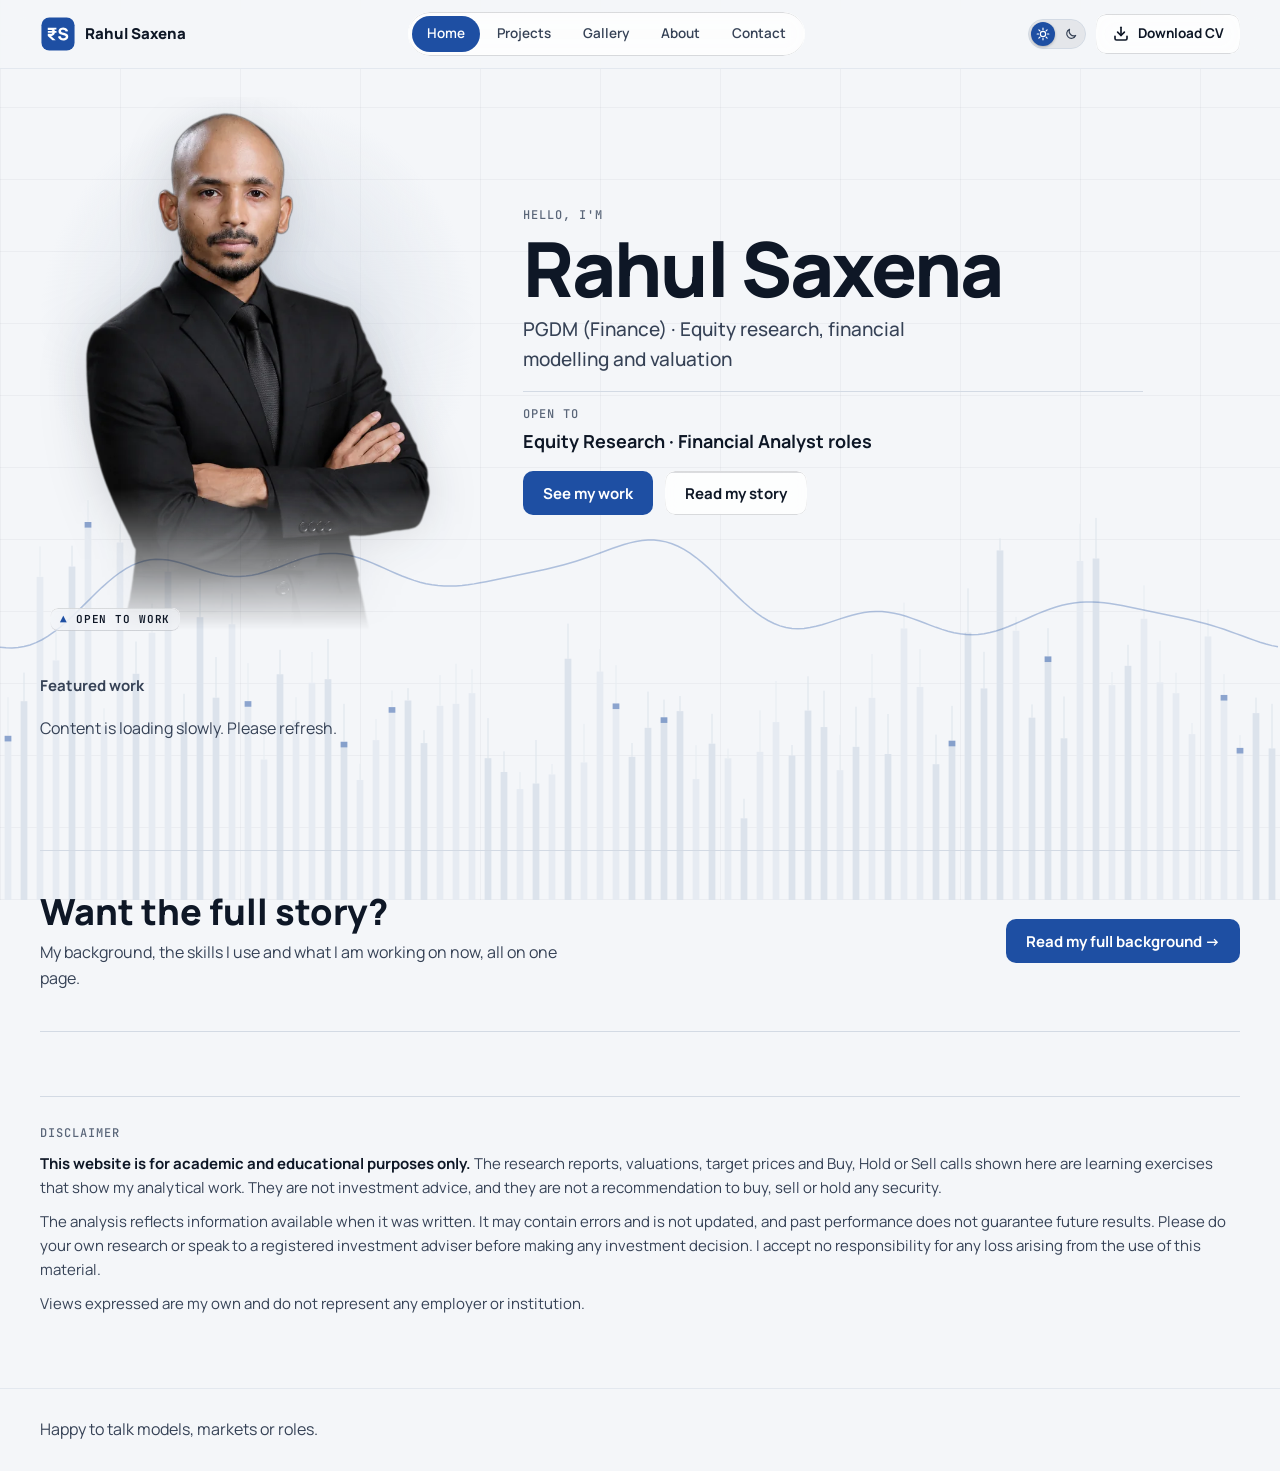
==== commit 2896395c: "v3 Your real sheet connected, with no samples. Fast loading and the counting loader. The ₹S logo a" ====
--- a/index.html
+++ b/index.html
@@ -9,9 +9,18 @@
 <meta property="og:title" content="Rahul Saxena · Equity Research Portfolio">
 <meta property="og:description" content="Research calls, models, dashboards and articles by Rahul Saxena, finance student.">
 <script>/* apply the saved light/dark choice before the page draws */try{var t=localStorage.getItem("theme");if(t==="light"||t==="dark")document.documentElement.setAttribute("data-site-theme",t)}catch(e){}</script>
-<link rel="icon" href="data:image/svg+xml,%3Csvg xmlns='http://www.w3.org/2000/svg' viewBox='0 0 32 32'%3E%3Crect width='32' height='32' rx='7' fill='%231E4FA3'/%3E%3Ctext x='16' y='21' font-family='monospace' font-size='13' font-weight='700' text-anchor='middle' fill='%23FFFFFF'%3ERS%3C/text%3E%3C/svg%3E">
+<link rel="icon" href="assets/favicon.svg" type="image/svg+xml">
+<link rel="icon" href="assets/favicon.ico" sizes="32x32">
+<link rel="apple-touch-icon" href="assets/apple-touch-icon.png">
+<link rel="manifest" href="assets/site.webmanifest">
+<meta name="theme-color" content="#0B111C">
+<!-- Link previews: replace with the full address once you know it, e.g. https://<you>.github.io/portfolio/assets/og-image.png -->
+<meta property="og:image" content="assets/og-image.png">
+<meta name="twitter:card" content="summary_large_image">
 <link rel="preconnect" href="https://fonts.googleapis.com">
 <link rel="preconnect" href="https://fonts.gstatic.com" crossorigin>
+<link rel="preconnect" href="https://docs.google.com" crossorigin> <!-- your sheet: connect early -->
+<link rel="preload" as="image" href="assets/me.webp" type="image/webp" fetchpriority="high">
 <link rel="stylesheet" href="https://fonts.googleapis.com/css2?family=JetBrains+Mono:wght@400;500;600&family=Manrope:wght@400;500;600;700;800&display=swap">
 <link rel="stylesheet" href="css/styles.css">
 </head>
@@ -40,7 +49,7 @@
               <span class="type-live"><span id="name-text"></span><span id="name-cursor" class="type-cursor"></span></span>
             </span>
           </h1>
-          <p id="tagline" class="tagline">Finance student · Aspiring equity research analyst</p>
+          <p id="tagline" class="tagline">PGDM (Finance) · Equity research, financial modelling and valuation</p>
         </div>
       </div>
       <div class="panel open-to">
@@ -51,12 +60,12 @@
         <a class="btn btn-gold" href="projects.html">See my work</a>
         <a class="btn btn-glass glass" href="about.html">Read my story</a>
       </div>
-      <dl id="hero-stats" class="stats" hidden></dl>
+      <dl id="hero-stats" class="stats"><div class="stat skel-stat" aria-hidden="true"><dt>00,000+</dt><dd>Combined following</dd></div><div class="stat skel-stat" aria-hidden="true"><dt>0M+</dt><dd>Impressions at peak</dd></div><div class="stat skel-stat" aria-hidden="true"><dt>000+</dt><dd>Posts published</dd></div></dl>
     </div>
 
     <div class="featured">
       <h2>Featured work</h2>
-      <div id="featured-list" class="featured-list"></div>
+      <div id="featured-list" class="featured-list"><div class="card glass skel-card" aria-hidden="true"><span class="skel w45"></span><span class="skel t w80"></span><span class="skel w95"></span><span class="skel w60"></span></div><div class="card glass skel-card" aria-hidden="true"><span class="skel w45"></span><span class="skel t w80"></span><span class="skel w95"></span><span class="skel w60"></span></div><div class="card glass skel-card" aria-hidden="true"><span class="skel w45"></span><span class="skel t w80"></span><span class="skel w95"></span><span class="skel w60"></span></div></div>
     </div>
   </section>
 
--- a/css/styles.css
+++ b/css/styles.css
@@ -24,7 +24,7 @@
   --glass-hi: rgba(255, 255, 255, 0.10);
   --glass-ring: rgba(255, 255, 255, 0.30);
   --glass-ring-soft: var(--hover-strong);
-  --hover: var(--hover);
+  --hover: rgba(255, 255, 255, 0.06);
   --hover-strong: rgba(255, 255, 255, 0.10);
   /* glow around your cut-out photo */
   --photo-filter: drop-shadow(0 0 1px color-mix(in srgb, var(--accent) 35%, transparent)) drop-shadow(0 0 22px color-mix(in srgb, var(--accent) 12%, transparent));
@@ -150,10 +150,8 @@
 body::before { content: ''; position: fixed; inset: 0 0 auto; height: env(safe-area-inset-top, 0px); z-index: 21; background: var(--page); }
 .header-row { display: flex; align-items: center; justify-content: space-between; gap: 16px; }
 .brand { display: inline-flex; align-items: center; gap: 9px; text-decoration: none; font-weight: 800; font-size: 15px; min-height: 44px; }
-.brand-mark {
-  width: 30px; height: 30px; border-radius: 8px; display: grid; place-items: center;
-  background: var(--accent); color: var(--on-accent); font: 700 12px/1 var(--mono); letter-spacing: 0.02em;
-}
+.brand-mark { width: 36px; height: 36px; flex: none; display: block; } /* the ₹S logo */
+@media (max-width: 340px) { .brand-name { display: none; } } /* very narrow phones: logo only (the link keeps its label) */
 .nav { display: flex; gap: 2px; padding: 4px; border-radius: 999px; }
 .nav a {
   min-height: 36px; display: inline-flex; align-items: center; padding: 0 15px;
@@ -162,18 +160,44 @@
 }
 .nav a:hover { color: var(--text); background: var(--hover); }
 .nav a[aria-current="page"] { background: var(--accent); color: var(--on-accent); }
+/* the accent pill behind the current tab is one element that slides between tabs (js/ui.js) */
+.nav { position: relative; }
+.nav a { position: relative; z-index: 1; }
+.nav-pill {
+  position: absolute; top: 4px; left: 0; height: calc(100% - 8px); border-radius: 999px; background: var(--accent);
+  transition: transform .3s cubic-bezier(.3, 1.3, .5, 1), width .3s cubic-bezier(.3, 1.3, .5, 1);
+}
+.nav-pill ~ a[aria-current="page"], .nav-pill ~ a[aria-current="page"]:hover { background: none; }
+.nav.no-anim .nav-pill { transition: none; }
 .menu-btn { display: none; color: var(--text); }
 /* Smaller text on the header buttons (Download CV, Menu) */
 .site-header .btn { min-height: 40px; padding: 8px 16px; font-size: 13.5px; }
 .header-actions { display: flex; align-items: center; gap: 8px; }
-.theme-btn svg { width: 18px; height: 18px; }
 /* On touch screens the header buttons stay at least 44px tall, easy to tap */
-@media (pointer: coarse) { .site-header .btn, .theme-btn { min-height: 44px; } .theme-btn { width: 44px; height: 44px; } }
+@media (pointer: coarse) { .site-header .btn, .theme-btn { min-height: 44px; } .theme-btn { height: 44px; } }
+/* Theme switch: a pill track with a round knob that slides left (light, sun) or right (dark, moon) */
 .theme-btn {
-  width: 40px; height: 40px; display: inline-grid; place-items: center; border: 0; border-radius: var(--r-btn);
-  color: var(--text); cursor: pointer; transition: background-color .18s ease;
-}
-.theme-btn:hover { background: var(--hover-strong); }
+  height: 40px; padding: 0 2px; display: inline-flex; align-items: center; border: 0; background: none;
+  color: var(--text-2); cursor: pointer; border-radius: 999px;
+}
+.ts-track {
+  position: relative; display: flex; align-items: center; justify-content: space-between;
+  width: 58px; height: 30px; padding: 0 7px; border-radius: 999px;
+  background: var(--hover-strong); border: 1px solid var(--border); transition: border-color .2s ease;
+}
+.theme-btn:hover .ts-track { border-color: var(--accent); }
+.ts-end svg { display: block; width: 14px; height: 14px; }
+.ts-knob {
+  position: absolute; top: 2px; left: 2px; width: 24px; height: 24px; border-radius: 50%;
+  background: var(--accent); color: var(--on-accent); display: grid; place-items: center;
+  box-shadow: 0 1px 3px rgba(0, 0, 0, 0.25); transition: transform .3s cubic-bezier(.3, 1.3, .5, 1);
+}
+.theme-btn[aria-checked="true"] .ts-knob { transform: translateX(28px); }
+.ts-knob > span { grid-area: 1 / 1; display: grid; transition: opacity .2s ease, transform .3s ease; }
+.ts-knob svg { width: 14px; height: 14px; }
+.ts-moon, .theme-btn[aria-checked="true"] .ts-sun { opacity: 0; transform: rotate(-90deg) scale(.6); }
+.theme-btn[aria-checked="true"] .ts-moon { opacity: 1; transform: none; }
+@media (prefers-reduced-motion: reduce) { .ts-knob, .ts-knob > span { transition: none; } }
 .mobile-menu { margin-top: 12px; border-radius: var(--r-card); padding: 10px; background: color-mix(in srgb, var(--surface) 94%, transparent); }
 .mobile-menu a {
   display: flex; align-items: center; min-height: 48px; padding: 0 14px; border-radius: var(--r-btn);
@@ -346,7 +370,7 @@
 
 /* Page header */
 .page-head { padding-top: 40px; padding-bottom: 28px; display: grid; gap: 12px; }
-.page-head h1 { font-size: clamp(32px, 5vw, 52px); font-weight: 800; letter-spacing: -0.02em; max-width: 18ch; }
+.page-head h1 { font-size: clamp(32px, 5vw, 52px); font-weight: 800; letter-spacing: -0.02em; } /* one line where it fits */
 .lede { color: var(--text-2); font-size: 17px; max-width: 60ch; }
 
 /* Controls: chips, search, sort */
@@ -757,7 +781,7 @@
 
 /* Home: full disclaimer just above the footer */
 .disclaimer-box { padding: clamp(20px, 3vw, 28px); display: grid; gap: 10px; }
-.disclaimer-box p { color: var(--text-2); font-size: 15px; max-width: 85ch; }
+.disclaimer-box p { color: var(--text-2); font-size: 15px; } /* runs the full width of the page */
 .disclaimer-box strong { color: var(--text); }
 
 /* ==========================================================
@@ -837,7 +861,7 @@
   .sc-stage { aspect-ratio: 4 / 3; border-radius: var(--r-card); }
   .sc-arrow { width: 44px; height: 44px; }
   .sc-prev { left: 8px; } .sc-next { right: 8px; }
-  .sc-slide figcaption { padding: 36px 16px 14px; }
+
 }
 
 /* ==========================================================
@@ -901,17 +925,19 @@
 .g-thumb { border: 0; border-radius: 4px; background: var(--hover); }
 .detail-image img { border: 0; border-radius: 4px; }
 
-/* Gallery slideshow: no frame; it runs the full width of the page and fades into it at the sides */
+/* Gallery slideshow: no frame and no shading; the photo sits on the page with only a faint wash of its own colours */
 .showcase.wrap { max-width: none; padding-left: 0; padding-right: 0; }
-.sc-stage {
-  border: 0; border-radius: 0; background: none;
-  -webkit-mask-image: linear-gradient(to right, transparent 0, #000 7%, #000 93%, transparent 100%);
-          mask-image: linear-gradient(to right, transparent 0, #000 7%, #000 93%, transparent 100%);
-}
+.sc-stage { border: 0; border-radius: 0; background: none; }
+.sc-bg { filter: blur(48px) saturate(1.2); opacity: .16; } /* the very light ambience behind the photo */
+.sc-slide figcaption {
+  left: max(7%, 16px); right: auto; bottom: 14px; padding: 8px 14px; border-radius: 18px; max-width: calc(100% - 32px);
+  background: var(--scrim); display: flex; flex-wrap: wrap; align-items: baseline; gap: 2px 10px;
+}
+.sc-slide figcaption strong { font-size: 15px; }
 .sc-prev { left: max(7%, 16px); }
 .sc-next { right: max(7%, 16px); }
 .sc-bar { right: max(7%, 14px); }
-.sc-slide figcaption { padding-left: max(7%, 16px); padding-right: max(7%, 16px); }
+
 @media (max-width: 640px) {
   .sc-stage { border-radius: 0; }
   .contact-details { padding-right: 0; border-right: 0; padding-bottom: 24px; border-bottom: 1px solid var(--divider); }
@@ -930,3 +956,86 @@
 .about-intro .stats { margin: 4px 0 18px; }
 @media (max-width: 640px) { .stats { display: grid; grid-template-columns: repeat(3, minmax(0, 1fr)); gap: 10px 16px; } .stats dt { font-size: 18px; } }
 .load-note { color: var(--muted); padding-top: 8px; padding-bottom: 8px; text-transform: none; }
+
+/* ==========================================================
+   LOADING: skeleton placeholders and the "counting up" loader
+   ========================================================== */
+/* Skeletons: calm grey shapes where content will appear, same size as the real thing (nothing jumps) */
+.skel { display: block; height: 12px; border-radius: 4px; background: var(--hover-strong); animation: skel-pulse 1.6s ease-in-out infinite; }
+.skel.t { height: 20px; }   /* a title line */
+.skel.w30 { width: 30%; } .skel.w45 { width: 45%; } .skel.w60 { width: 60%; } .skel.w80 { width: 80%; } .skel.w95 { width: 95%; }
+.skel-card { pointer-events: none; gap: 12px; }
+.featured-list .skel-card { min-height: 173px; } /* the height of a real featured card */
+@media (max-width: 900px) { .featured-list .skel-card { min-height: 162px; } }
+@media (max-width: 640px) { .featured-list .skel-card { min-height: 151px; } }
+.grid-3 .skel-card { min-height: 230px; }
+/* stats placeholder: the same text shapes as real numbers, but invisible, so it takes exactly their space */
+.skel-stat dt, .skel-stat dd { color: transparent; width: fit-content; border-radius: 4px; background: var(--hover-strong); animation: skel-pulse 1.6s ease-in-out infinite; }
+.skel-line { margin: 0 0 10px; }
+.skel-detail { display: grid; gap: 14px; padding-top: 24px; min-height: 100vh; align-content: start; } /* keeps the footer out of view until the project arrives */
+#chips:empty { min-height: 44px; } /* room for the filter buttons before they arrive */
+@media (max-width: 640px) { #chips:empty { min-height: 96px; } } /* two rows on phones */
+/* Contact details: keep about the same space while they load */
+#details:has(.skel) { min-height: 252px; }
+#details:has(.skel) + #detail-links { min-height: 44px; }
+/* The header is added by script a moment after the page first draws: keep its space so nothing moves down */
+body:not(:has(.site-header)) { padding-top: var(--header-h); }
+.g-skel-grid { margin-top: 20px; }
+.skel.g-skel { height: auto; aspect-ratio: 4 / 3; border-radius: 4px; }
+@keyframes skel-pulse { 50% { opacity: .45; } }
+
+/* The loader: a large percentage in the middle of the content area, below the header. Nothing around it. */
+.loader {
+  position: fixed; inset: var(--header-h) 0 0 0; z-index: 15; display: grid; place-items: center;
+  pointer-events: none; transition: opacity .25s ease;
+}
+.loader.out { opacity: 0; }
+.loader-num {
+  font: 600 54px/1 var(--mono); font-variant-numeric: tabular-nums; color: var(--text); letter-spacing: -0.02em;
+  position: relative;
+}
+/* a soft fade in the page colour behind the number, with no edge, so text underneath doesn't show through */
+.loader-num::before {
+  content: ''; position: absolute; z-index: -1; left: 50%; top: 50%; width: 320px; height: 220px; transform: translate(-50%, -50%);
+  background: radial-gradient(closest-side, var(--page) 55%, color-mix(in srgb, var(--page) 70%, transparent) 75%, transparent);
+}
+.loader-num .pct { color: var(--accent); }
+.loader-num.still { font-size: 28px; }
+@media (max-width: 640px) { .loader-num { font-size: 40px; } .loader-num.still { font-size: 22px; } }
+@media (prefers-reduced-motion: reduce) { .skel, .skel-stat dt, .skel-stat dd { animation: none; } .loader { transition: none; } }
+
+/* Gallery larger view: buttons show only a sign (✕ ← →); screen readers still hear Close / Previous / Next */
+.btn-sign { min-width: 64px; min-height: 44px; padding: 0 20px; border-radius: 999px; justify-content: center; font-size: 18px; line-height: 1; } /* filled pill, like the Open buttons and the current tab */
+
+/* Download CV: arrow drops into the tray, then a tick */
+.dl-icon { display: inline-grid; width: 18px; height: 18px; flex: none; }
+.dl-icon svg { width: 18px; height: 18px; fill: none; stroke: currentColor; stroke-width: 2.2; stroke-linecap: round; stroke-linejoin: round; overflow: visible; }
+.mobile-menu .cv-btn .dl-icon { margin-right: 8px; }
+.pill.cv-link { display: inline-flex; align-items: center; gap: 8px; }
+.dl-tick { opacity: 0; }
+.dl-go .dl-arrow { animation: dl-drop .45s ease-in 2; }
+.dl-done .dl-arrow { opacity: 0; }
+.dl-done .dl-tick { opacity: 1; animation: dl-tick .35s ease-out; }
+@keyframes dl-drop { 0% { transform: translateY(-6px); opacity: 0; } 30% { opacity: 1; } 80% { transform: translateY(3px); opacity: 1; } 100% { transform: translateY(5px); opacity: 0; } }
+@keyframes dl-tick { from { transform: scale(.4); opacity: 0; } to { transform: none; opacity: 1; } }
+
+/* Send message: a paper plane glides out to the right and comes back round */
+.send-btn { position: relative; overflow: hidden; }
+.plane { display: inline-grid; width: 18px; height: 18px; }
+.plane svg { width: 18px; height: 18px; fill: none; stroke: currentColor; stroke-width: 2; stroke-linecap: round; stroke-linejoin: round; }
+.send-btn.fly .plane { animation: plane-fly 1.3s ease-in-out; }
+.send-btn.is-sending .plane { animation: plane-fly 1.3s ease-in-out infinite; }
+.send-btn.fly .send-label, .send-btn.is-sending .send-label { animation: label-dip 1.3s ease-in-out; }
+@keyframes plane-fly {
+  0% { transform: none; }
+  50% { transform: translate(80px, -14px) rotate(8deg); opacity: 1; }
+  51% { transform: translate(80px, -14px); opacity: 0; }
+  52% { transform: translate(-220px, 12px); opacity: 0; }
+  65% { opacity: 1; }
+  100% { transform: none; }
+}
+@keyframes label-dip { 50%, 80% { opacity: .35; } }
+@media (prefers-reduced-motion: reduce) {
+  .nav-pill { transition: none; }
+  .dl-go .dl-arrow, .dl-done .dl-tick, .send-btn .plane, .send-btn .send-label { animation: none !important; }
+}
